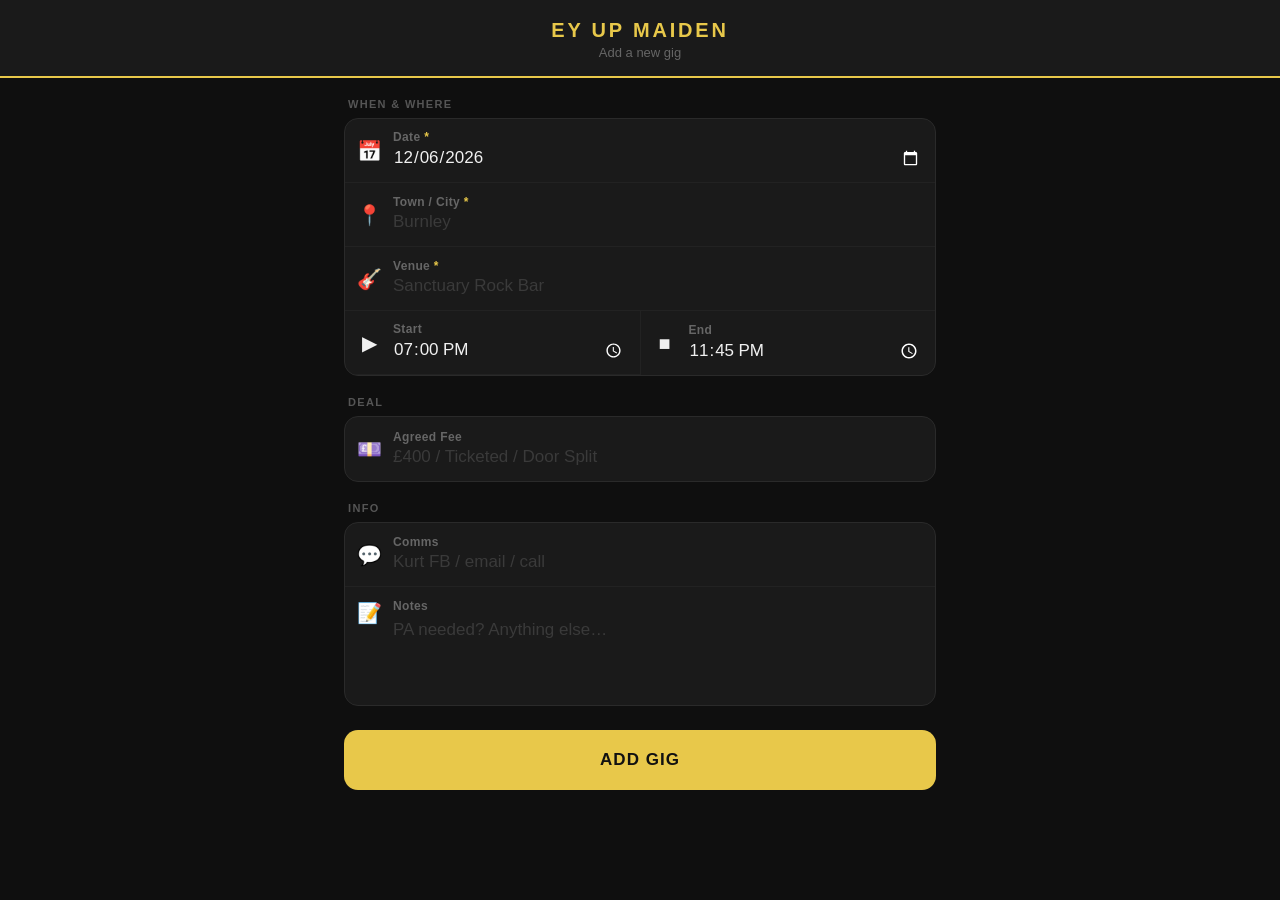
==== add/index.html @ 0bd9b4e1 "Add gig schedule microsite with internal /add submission form. Includes the public 2026 gig list and" ====
<!DOCTYPE html>
<html lang="en">
<head>
  <meta charset="UTF-8">
  <meta name="viewport" content="width=device-width, initial-scale=1">
  <meta name="mobile-web-app-capable" content="yes">
  <meta name="apple-mobile-web-app-capable" content="yes">
  <meta name="apple-mobile-web-app-status-bar-style" content="black-translucent">
  <meta name="apple-mobile-web-app-title" content="Add a Gig">
  <meta name="theme-color" content="#111111">
  <title>Add a Gig – Ey Up Maiden</title>
  <link rel="apple-touch-icon" href="../icon.svg">
  <link rel="stylesheet" href="add.css">
</head>
<body>

  <header class="add-header">
    <h1>Ey Up Maiden</h1>
    <p>Add a new gig</p>
  </header>

  <main>
    <form method="POST"
          action="https://script.google.com/macros/s/AKfycbzBcqnU-Phr7WAkZduhgrelpt-tAVZ_gEEThNW-Maf5th3lJFmOM_vJu3hK1NlpgpRC/exec"
          id="gigForm">

      <section class="section" aria-labelledby="section-when-where">
        <h2 class="section-title" id="section-when-where">When &amp; Where</h2>
        <div class="card">

          <div class="row">
            <div class="row-icon" aria-hidden="true">📅</div>
            <div class="row-body">
              <label class="row-label" for="dateInput">Date <span class="req" aria-hidden="true">*</span></label>
              <input type="date" name="date" id="dateInput" required>
            </div>
          </div>

          <div class="row">
            <div class="row-icon" aria-hidden="true">📍</div>
            <div class="row-body">
              <label class="row-label" for="townInput">Town / City <span class="req" aria-hidden="true">*</span></label>
              <input type="text" name="town" id="townInput" required placeholder="Burnley"
                     autocomplete="address-level2" autocapitalize="words">
            </div>
          </div>

          <div class="row">
            <div class="row-icon" aria-hidden="true">🎸</div>
            <div class="row-body">
              <label class="row-label" for="venueInput">Venue <span class="req" aria-hidden="true">*</span></label>
              <input type="text" name="venue" id="venueInput" required placeholder="Sanctuary Rock Bar"
                     autocomplete="off" autocapitalize="words">
            </div>
          </div>

          <div class="time-pair">
            <div class="row">
              <div class="row-icon" aria-hidden="true">▶</div>
              <div class="row-body">
                <label class="row-label" for="startTimeInput">Start</label>
                <input type="time" name="startTime" id="startTimeInput" value="19:00">
              </div>
            </div>
            <div class="row">
              <div class="row-icon" aria-hidden="true">■</div>
              <div class="row-body">
                <label class="row-label" for="endTimeInput">End</label>
                <input type="time" name="endTime" id="endTimeInput" value="23:45">
              </div>
            </div>
          </div>

        </div>
      </section>

      <section class="section" aria-labelledby="section-deal">
        <h2 class="section-title" id="section-deal">Deal</h2>
        <div class="card">
          <div class="row">
            <div class="row-icon" aria-hidden="true">💷</div>
            <div class="row-body">
              <label class="row-label" for="feeInput">Agreed Fee</label>
              <input type="text" name="fee" id="feeInput" placeholder="£400 / Ticketed / Door Split"
                     autocomplete="off">
            </div>
          </div>
        </div>
      </section>

      <section class="section" aria-labelledby="section-info">
        <h2 class="section-title" id="section-info">Info</h2>
        <div class="card">

          <div class="row">
            <div class="row-icon" aria-hidden="true">💬</div>
            <div class="row-body">
              <label class="row-label" for="commsInput">Comms</label>
              <input type="text" name="comms" id="commsInput" placeholder="Kurt FB / email / call"
                     autocomplete="off">
            </div>
          </div>

          <div class="row row-notes">
            <div class="row-icon" aria-hidden="true">📝</div>
            <div class="row-body">
              <label class="row-label" for="notesInput">Notes</label>
              <textarea name="notes" id="notesInput" placeholder="PA needed? Anything else…"></textarea>
            </div>
          </div>

        </div>
      </section>

      <div class="submit-wrap">
        <button type="submit" id="submitBtn">Add Gig</button>
      </div>

    </form>
  </main>

  <script src="add.js"></script>
</body>
</html>
---- add/add.css ----
*, *::before, *::after { box-sizing: border-box; margin: 0; padding: 0; }
:root { color-scheme: dark; }

html {
  -webkit-text-size-adjust: 100%;
}

body {
  font-family: -apple-system, BlinkMacSystemFont, 'Segoe UI', Roboto, sans-serif;
  background: #0f0f0f;
  color: #f0f0f0;
  min-height: 100vh;
  font-size: 16px;
  -webkit-font-smoothing: antialiased;
}

.add-header {
  background: #1a1a1a;
  border-bottom: 2px solid #e8c84a;
  padding: 20px 20px 16px;
  text-align: center;
  position: sticky;
  top: 0;
  z-index: 10;
}

.add-header h1 {
  font-size: 18px;
  font-weight: 800;
  letter-spacing: 0.14em;
  text-transform: uppercase;
  color: #e8c84a;
  line-height: 1;
}

.add-header p {
  font-size: 13px;
  color: #666;
  margin-top: 5px;
}

.section {
  padding: 20px 16px 0;
  max-width: 640px;
  margin-inline: auto;
}

.section-title {
  font-size: 11px;
  font-weight: 700;
  letter-spacing: 0.12em;
  text-transform: uppercase;
  color: #555;
  margin-bottom: 8px;
  padding-left: 4px;
}

.card {
  background: #1a1a1a;
  border-radius: 14px;
  overflow: hidden;
  border: 1px solid #2a2a2a;
}

.row {
  display: flex;
  align-items: stretch;
  border-bottom: 1px solid #222;
  min-height: 64px;
}

.row:last-child { border-bottom: none; }

.row-icon {
  width: 48px;
  display: flex;
  align-items: center;
  justify-content: center;
  font-size: 20px;
  flex-shrink: 0;
}

.row-body {
  flex: 1;
  min-width: 0;
  padding: 10px 14px 10px 0;
  display: flex;
  flex-direction: column;
  justify-content: center;
}

.row-label {
  font-size: 12px;
  color: #666;
  font-weight: 600;
  letter-spacing: 0.03em;
  margin-bottom: 2px;
}

.req { color: #e8c84a; }

input,
textarea {
  background: transparent;
  border: none;
  color: #f0f0f0;
  font-size: 17px;
  font-family: inherit;
  width: 100%;
  padding: 0;
  display: block;
  -webkit-appearance: none;
  appearance: none;
  line-height: 1.3;
}

input:focus,
textarea:focus {
  outline: none;
}

input::placeholder,
textarea::placeholder { color: #3a3a3a; }

input[type="date"],
input[type="time"] { color: #f0f0f0; }

.time-pair { display: flex; }

.time-pair .row { flex: 1; }

.time-pair .row:first-child { border-right: 1px solid #222; }

textarea {
  resize: none;
  min-height: 80px;
  line-height: 1.5;
  padding-top: 2px;
}

.row-notes {
  min-height: 100px;
  align-items: flex-start;
}

.row-notes .row-icon { padding-top: 14px; }

.row-notes .row-body { padding-top: 12px; }

.submit-wrap {
  padding: 24px 16px 48px;
  max-width: 640px;
  margin-inline: auto;
}

button[type="submit"] {
  background: #e8c84a;
  color: #111;
  border: none;
  border-radius: 14px;
  font-size: 17px;
  font-weight: 800;
  letter-spacing: 0.06em;
  text-transform: uppercase;
  padding: 20px;
  width: 100%;
  min-height: 56px;
  cursor: pointer;
  -webkit-appearance: none;
  appearance: none;
  font-family: inherit;
}

button[type="submit"]:active { opacity: 0.8; }

button[type="submit"]:disabled {
  opacity: 0.5;
  cursor: not-allowed;
}

@media (min-width: 480px) {
  .add-header h1 { font-size: 20px; }

  .section,
  .submit-wrap {
    padding-left: 24px;
    padding-right: 24px;
  }
}
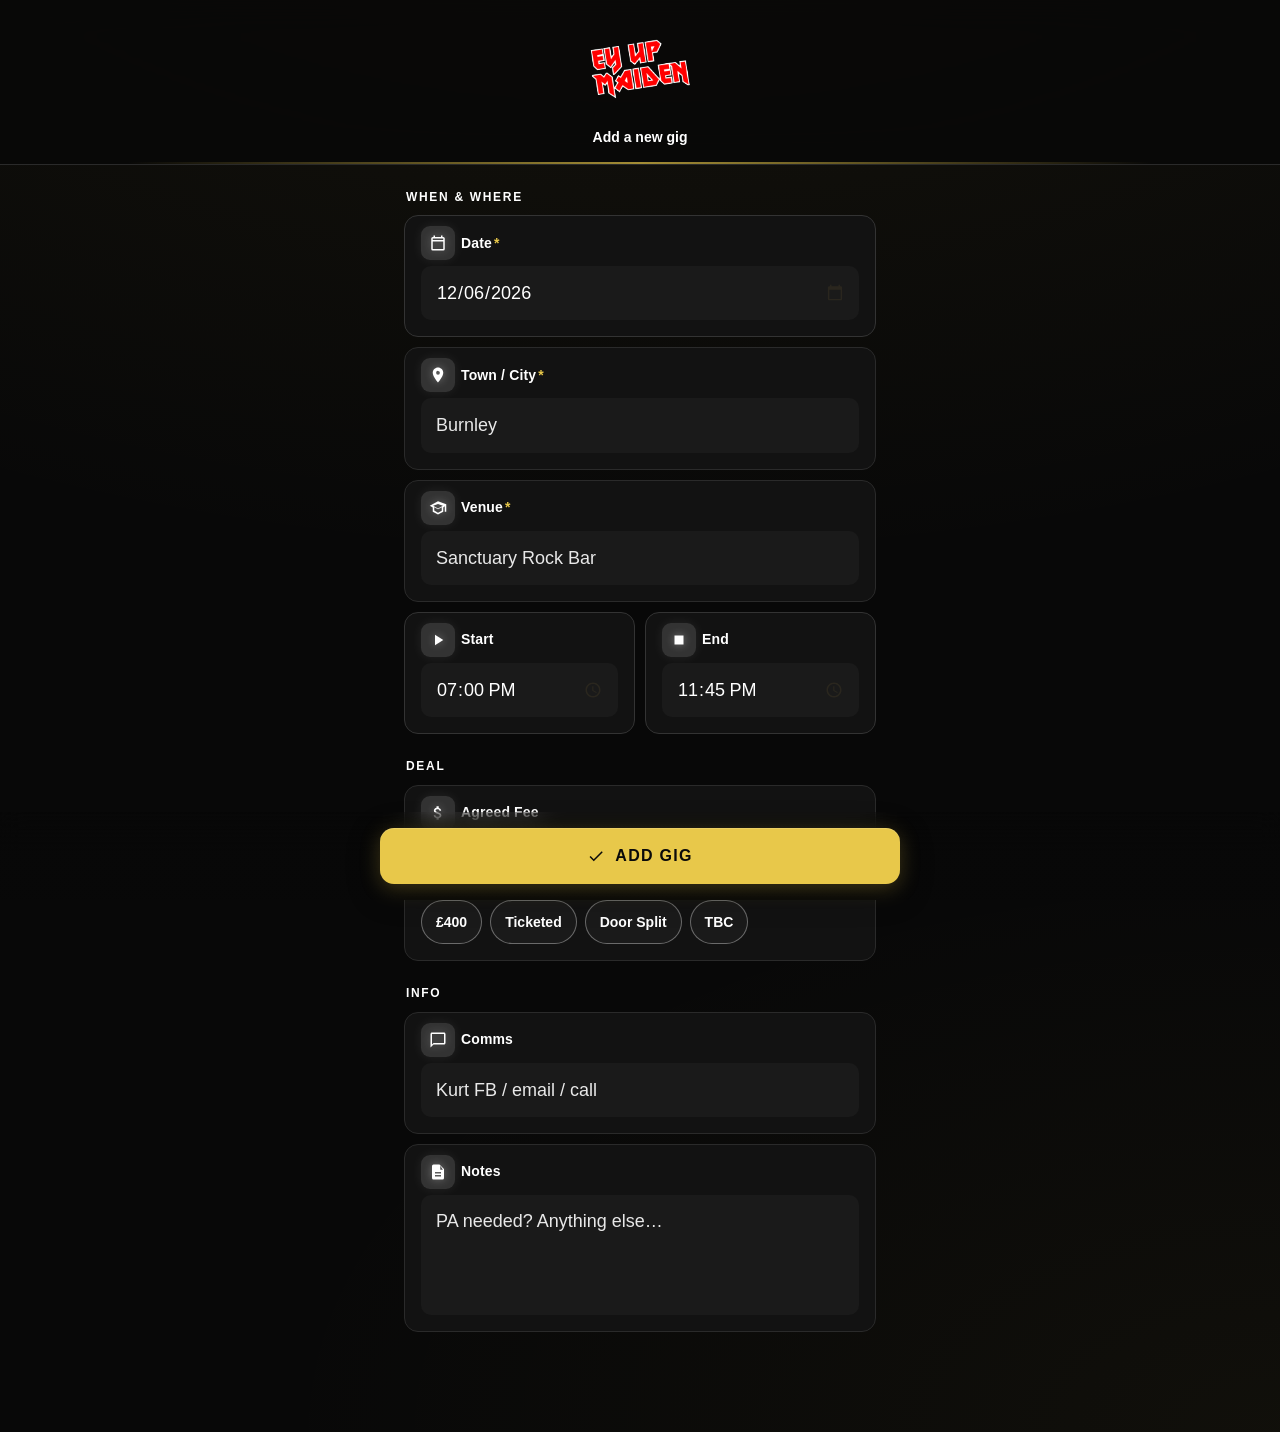
==== commit e1522683: "Polish gig form UX and add logo plus internal nav on the schedule page. Redesigns /add for mobile re" ====
--- a/add/index.html
+++ b/add/index.html
@@ -2,12 +2,12 @@
 <html lang="en">
 <head>
   <meta charset="UTF-8">
-  <meta name="viewport" content="width=device-width, initial-scale=1">
+  <meta name="viewport" content="width=device-width, initial-scale=1, viewport-fit=cover">
   <meta name="mobile-web-app-capable" content="yes">
   <meta name="apple-mobile-web-app-capable" content="yes">
   <meta name="apple-mobile-web-app-status-bar-style" content="black-translucent">
   <meta name="apple-mobile-web-app-title" content="Add a Gig">
-  <meta name="theme-color" content="#111111">
+  <meta name="theme-color" content="#080808">
   <title>Add a Gig – Ey Up Maiden</title>
   <link rel="apple-touch-icon" href="../icon.svg">
   <link rel="stylesheet" href="add.css">
@@ -15,58 +15,81 @@
 <body>
 
   <header class="add-header">
-    <h1>Ey Up Maiden</h1>
-    <p>Add a new gig</p>
+    <h1 class="add-header__brand">
+      <img class="add-header__logo" src="../icon.svg" alt="Ey Up Maiden" width="384" height="384" decoding="async">
+    </h1>
+    <p class="add-header__tagline">Add a new gig</p>
   </header>
 
   <main>
     <form method="POST"
           action="https://script.google.com/macros/s/AKfycbzBcqnU-Phr7WAkZduhgrelpt-tAVZ_gEEThNW-Maf5th3lJFmOM_vJu3hK1NlpgpRC/exec"
-          id="gigForm">
+          id="gigForm"
+          novalidate>
 
-      <section class="section" aria-labelledby="section-when-where">
-        <h2 class="section-title" id="section-when-where">When &amp; Where</h2>
-        <div class="card">
+      <section class="form-section" aria-labelledby="section-when-where">
+        <h2 class="form-section__title" id="section-when-where">When &amp; Where</h2>
+        <div class="form-card">
 
-          <div class="row">
-            <div class="row-icon" aria-hidden="true">📅</div>
-            <div class="row-body">
-              <label class="row-label" for="dateInput">Date <span class="req" aria-hidden="true">*</span></label>
-              <input type="date" name="date" id="dateInput" required>
+          <div class="field">
+            <div class="field__head">
+              <span class="field__icon" aria-hidden="true">
+                <svg viewBox="0 0 24 24" aria-hidden="true"><path d="M19 4h-1V2h-2v2H8V2H6v2H5a2 2 0 0 0-2 2v14a2 2 0 0 0 2 2h14a2 2 0 0 0 2-2V6a2 2 0 0 0-2-2Zm0 16H5V10h14v10Zm0-12H5V6h14v2Z"/></svg>
+              </span>
+              <label class="field__label" for="dateInput">Date<span class="field__req" aria-hidden="true">*</span></label>
+            </div>
+            <div class="field__control">
+              <input type="date" name="date" id="dateInput" required enterkeyhint="next">
             </div>
           </div>
 
-          <div class="row">
-            <div class="row-icon" aria-hidden="true">📍</div>
-            <div class="row-body">
-              <label class="row-label" for="townInput">Town / City <span class="req" aria-hidden="true">*</span></label>
+          <div class="field">
+            <div class="field__head">
+              <span class="field__icon" aria-hidden="true">
+                <svg viewBox="0 0 24 24" aria-hidden="true"><path d="M12 2C8.13 2 5 5.13 5 9c0 5.25 7 13 7 13s7-7.75 7-13c0-3.87-3.13-7-7-7Zm0 9.5a2.5 2.5 0 1 1 0-5 2.5 2.5 0 0 1 0 5Z"/></svg>
+              </span>
+              <label class="field__label" for="townInput">Town / City<span class="field__req" aria-hidden="true">*</span></label>
+            </div>
+            <div class="field__control">
               <input type="text" name="town" id="townInput" required placeholder="Burnley"
-                     autocomplete="address-level2" autocapitalize="words">
+                     autocomplete="address-level2" autocapitalize="words" enterkeyhint="next">
             </div>
           </div>
 
-          <div class="row">
-            <div class="row-icon" aria-hidden="true">🎸</div>
-            <div class="row-body">
-              <label class="row-label" for="venueInput">Venue <span class="req" aria-hidden="true">*</span></label>
+          <div class="field">
+            <div class="field__head">
+              <span class="field__icon" aria-hidden="true">
+                <svg viewBox="0 0 24 24" aria-hidden="true"><path d="M12 3 1 9l4 2.18V17l7 3.82L19 17v-5.82L21 9.5V17h2V7L12 3Zm0 3.5L18.5 9 12 12.5 5.5 9 12 6.5ZM7 15.5V11.1l5 2.72 5-2.72v4.4l-5 2.72-5-2.72Z"/></svg>
+              </span>
+              <label class="field__label" for="venueInput">Venue<span class="field__req" aria-hidden="true">*</span></label>
+            </div>
+            <div class="field__control">
               <input type="text" name="venue" id="venueInput" required placeholder="Sanctuary Rock Bar"
-                     autocomplete="off" autocapitalize="words">
+                     autocomplete="off" autocapitalize="words" enterkeyhint="next">
             </div>
           </div>
 
-          <div class="time-pair">
-            <div class="row">
-              <div class="row-icon" aria-hidden="true">▶</div>
-              <div class="row-body">
-                <label class="row-label" for="startTimeInput">Start</label>
-                <input type="time" name="startTime" id="startTimeInput" value="19:00">
+          <div class="time-grid">
+            <div class="field">
+              <div class="field__head">
+                <span class="field__icon" aria-hidden="true">
+                  <svg viewBox="0 0 24 24" aria-hidden="true"><path d="M8 5v14l11-7L8 5Z"/></svg>
+                </span>
+                <label class="field__label" for="startTimeInput">Start</label>
+              </div>
+              <div class="field__control">
+                <input type="time" name="startTime" id="startTimeInput" value="19:00" enterkeyhint="next">
               </div>
             </div>
-            <div class="row">
-              <div class="row-icon" aria-hidden="true">■</div>
-              <div class="row-body">
-                <label class="row-label" for="endTimeInput">End</label>
-                <input type="time" name="endTime" id="endTimeInput" value="23:45">
+            <div class="field">
+              <div class="field__head">
+                <span class="field__icon" aria-hidden="true">
+                  <svg viewBox="0 0 24 24" aria-hidden="true"><path d="M6 6h12v12H6V6Z"/></svg>
+                </span>
+                <label class="field__label" for="endTimeInput">End</label>
+              </div>
+              <div class="field__control">
+                <input type="time" name="endTime" id="endTimeInput" value="23:45" enterkeyhint="next">
               </div>
             </div>
           </div>
@@ -74,46 +97,69 @@
         </div>
       </section>
 
-      <section class="section" aria-labelledby="section-deal">
-        <h2 class="section-title" id="section-deal">Deal</h2>
-        <div class="card">
-          <div class="row">
-            <div class="row-icon" aria-hidden="true">💷</div>
-            <div class="row-body">
-              <label class="row-label" for="feeInput">Agreed Fee</label>
+      <section class="form-section" aria-labelledby="section-deal">
+        <h2 class="form-section__title" id="section-deal">Deal</h2>
+        <div class="form-card">
+          <div class="field">
+            <div class="field__head">
+              <span class="field__icon" aria-hidden="true">
+                <svg viewBox="0 0 24 24" aria-hidden="true"><path d="M11.8 10.9c-2.27-.59-3-1.2-3-2.15 0-1.09 1.01-1.85 2.7-1.85 1.78 0 2.44.85 2.5 2.1h2.21c-.07-1.72-1.12-3.3-3.21-3.81V3h-3v2.16c-1.94.42-3.5 1.68-3.5 3.61 0 2.31 1.91 3.46 4.7 4.13 2.5.6 3 1.48 3 2.41 0 .69-.49 1.79-2.7 1.79-2.06 0-2.87-.92-2.98-2.1h-2.2c.12 2.19 1.76 3.42 3.68 3.83V21h3v-2.15c1.95-.37 3.5-1.5 3.5-3.55 0-2.84-2.43-3.81-4.7-4.4Z"/></svg>
+              </span>
+              <label class="field__label" for="feeInput">Agreed Fee</label>
+            </div>
+            <div class="field__control">
               <input type="text" name="fee" id="feeInput" placeholder="£400 / Ticketed / Door Split"
-                     autocomplete="off">
+                     autocomplete="off" enterkeyhint="next">
+            </div>
+            <div class="fee-chips" role="group" aria-label="Common fee options">
+              <button type="button" class="fee-chip" data-fee="£400">£400</button>
+              <button type="button" class="fee-chip" data-fee="Ticketed">Ticketed</button>
+              <button type="button" class="fee-chip" data-fee="Door Split">Door Split</button>
+              <button type="button" class="fee-chip" data-fee="TBC">TBC</button>
             </div>
           </div>
         </div>
       </section>
 
-      <section class="section" aria-labelledby="section-info">
-        <h2 class="section-title" id="section-info">Info</h2>
-        <div class="card">
+      <section class="form-section" aria-labelledby="section-info">
+        <h2 class="form-section__title" id="section-info">Info</h2>
+        <div class="form-card">
 
-          <div class="row">
-            <div class="row-icon" aria-hidden="true">💬</div>
-            <div class="row-body">
-              <label class="row-label" for="commsInput">Comms</label>
+          <div class="field">
+            <div class="field__head">
+              <span class="field__icon" aria-hidden="true">
+                <svg viewBox="0 0 24 24" aria-hidden="true"><path d="M20 2H4c-1.1 0-2 .9-2 2v18l4-4h14c1.1 0 2-.9 2-2V4c0-1.1-.9-2-2-2Zm0 14H6l-2 2V4h16v12Z"/></svg>
+              </span>
+              <label class="field__label" for="commsInput">Comms</label>
+            </div>
+            <div class="field__control">
               <input type="text" name="comms" id="commsInput" placeholder="Kurt FB / email / call"
-                     autocomplete="off">
+                     autocomplete="off" enterkeyhint="next">
             </div>
           </div>
 
-          <div class="row row-notes">
-            <div class="row-icon" aria-hidden="true">📝</div>
-            <div class="row-body">
-              <label class="row-label" for="notesInput">Notes</label>
-              <textarea name="notes" id="notesInput" placeholder="PA needed? Anything else…"></textarea>
+          <div class="field field--notes">
+            <div class="field__head">
+              <span class="field__icon" aria-hidden="true">
+                <svg viewBox="0 0 24 24" aria-hidden="true"><path d="M14 2H6a2 2 0 0 0-2 2v16a2 2 0 0 0 2 2h12a2 2 0 0 0 2-2V8l-6-6Zm2 16H8v-2h8v2Zm0-4H8v-2h8v2Zm-1-5V3.5L18.5 9H15Z"/></svg>
+              </span>
+              <label class="field__label" for="notesInput">Notes</label>
+            </div>
+            <div class="field__control">
+              <textarea name="notes" id="notesInput" placeholder="PA needed? Anything else…" enterkeyhint="done"></textarea>
             </div>
           </div>
 
         </div>
       </section>
 
-      <div class="submit-wrap">
-        <button type="submit" id="submitBtn">Add Gig</button>
+      <div class="submit-bar">
+        <div class="submit-bar__inner">
+          <button type="submit" id="submitBtn">
+            <svg class="submit-icon" viewBox="0 0 24 24" aria-hidden="true"><path d="M9 16.17 4.83 12l-1.42 1.41L9 19 21 7l-1.41-1.41L9 16.17Z"/></svg>
+            <span class="submit-text">Add Gig</span>
+          </button>
+        </div>
       </div>
 
     </form>
--- a/add/add.css
+++ b/add/add.css
@@ -1,117 +1,221 @@
 *, *::before, *::after { box-sizing: border-box; margin: 0; padding: 0; }
-:root { color-scheme: dark; }
+
+:root {
+  color-scheme: dark;
+  --bg: #080808;
+  --bg-elevated: #121212;
+  --bg-field: #1a1a1a;
+  --bg-field-focus: #1f1f1f;
+  --border: #2a2a2a;
+  --border-focus: #e8c84a;
+  --text: #ffffff;
+  --text-muted: #ffffff;
+  --text-dim: #ffffff;
+  --text-placeholder: rgba(255, 255, 255, 0.9);
+  --gold: #e8c84a;
+  --gold-dim: rgba(232, 200, 74, 0.14);
+  --gold-glow: rgba(232, 200, 74, 0.22);
+  --radius-sm: 10px;
+  --radius-md: 14px;
+  --radius-lg: 18px;
+  --space-xs: 6px;
+  --space-sm: 10px;
+  --space-md: 16px;
+  --space-lg: 24px;
+  --space-xl: 32px;
+  --touch: 52px;
+  --font: -apple-system, BlinkMacSystemFont, 'Segoe UI', Roboto, sans-serif;
+  --header-h: 152px;
+}
 
 html {
   -webkit-text-size-adjust: 100%;
+  scroll-behavior: smooth;
 }
 
 body {
-  font-family: -apple-system, BlinkMacSystemFont, 'Segoe UI', Roboto, sans-serif;
-  background: #0f0f0f;
-  color: #f0f0f0;
-  min-height: 100vh;
+  font-family: var(--font);
+  background: var(--bg);
+  background-image:
+    radial-gradient(ellipse 120% 60% at 50% -20%, rgba(232, 200, 74, 0.07), transparent),
+    radial-gradient(ellipse 80% 40% at 100% 100%, rgba(232, 200, 74, 0.04), transparent);
+  color: var(--text);
+  min-height: 100dvh;
   font-size: 16px;
+  line-height: 1.4;
   -webkit-font-smoothing: antialiased;
-}
-
+  -moz-osx-font-smoothing: grayscale;
+}
+
+/* ── Header ── */
 .add-header {
-  background: #1a1a1a;
-  border-bottom: 2px solid #e8c84a;
-  padding: 20px 20px 16px;
-  text-align: center;
   position: sticky;
   top: 0;
-  z-index: 10;
-}
-
-.add-header h1 {
-  font-size: 18px;
+  z-index: 20;
+  display: flex;
+  flex-direction: column;
+  align-items: center;
+  justify-content: center;
+  min-height: var(--header-h);
+  padding: calc(16px + env(safe-area-inset-top, 0px)) var(--space-md) 16px;
+  background: rgba(8, 8, 8, 0.82);
+  backdrop-filter: blur(16px) saturate(1.4);
+  -webkit-backdrop-filter: blur(16px) saturate(1.4);
+  border-bottom: 1px solid var(--border);
+}
+
+.add-header::after {
+  content: '';
+  position: absolute;
+  bottom: 0;
+  left: 10%;
+  right: 10%;
+  height: 2px;
+  background: linear-gradient(90deg, transparent, var(--gold), transparent);
+  opacity: 0.7;
+}
+
+.add-header__brand {
+  line-height: 0;
+}
+
+.add-header__logo {
+  display: block;
+  height: 88px;
+  width: auto;
+  max-width: min(340px, 92vw);
+  object-fit: contain;
+}
+
+.add-header__tagline {
+  font-size: 14px;
+  color: var(--text);
+  margin-top: 8px;
+  font-weight: 600;
+}
+
+/* ── Form layout ── */
+main {
+  max-width: 480px;
+  margin-inline: auto;
+  padding-bottom: calc(100px + env(safe-area-inset-bottom, 0px));
+}
+
+.form-section {
+  padding: var(--space-lg) var(--space-md) 0;
+}
+
+.form-section__title {
+  font-size: 12px;
   font-weight: 800;
   letter-spacing: 0.14em;
   text-transform: uppercase;
-  color: #e8c84a;
-  line-height: 1;
-}
-
-.add-header p {
-  font-size: 13px;
-  color: #666;
-  margin-top: 5px;
-}
-
-.section {
-  padding: 20px 16px 0;
-  max-width: 640px;
-  margin-inline: auto;
-}
-
-.section-title {
-  font-size: 11px;
-  font-weight: 700;
-  letter-spacing: 0.12em;
-  text-transform: uppercase;
-  color: #555;
-  margin-bottom: 8px;
-  padding-left: 4px;
-}
-
-.card {
-  background: #1a1a1a;
-  border-radius: 14px;
-  overflow: hidden;
-  border: 1px solid #2a2a2a;
-}
-
-.row {
-  display: flex;
-  align-items: stretch;
-  border-bottom: 1px solid #222;
-  min-height: 64px;
-}
-
-.row:last-child { border-bottom: none; }
-
-.row-icon {
-  width: 48px;
+  color: var(--text);
+  margin-bottom: var(--space-sm);
+  padding-left: 2px;
+}
+
+.form-card {
+  display: flex;
+  flex-direction: column;
+  gap: var(--space-sm);
+}
+
+/* ── Field blocks ── */
+.field {
+  background: var(--bg-elevated);
+  border: 1px solid var(--border);
+  border-radius: var(--radius-md);
+  padding: var(--space-sm) var(--space-md) var(--space-md);
+  transition: border-color 0.2s ease, box-shadow 0.2s ease, background 0.2s ease;
+}
+
+.field:focus-within {
+  border-color: var(--border-focus);
+  background: var(--bg-field-focus);
+  box-shadow: 0 0 0 3px var(--gold-dim), 0 8px 24px rgba(0, 0, 0, 0.35);
+}
+
+.field.is-filled:not(:focus-within) {
+  border-color: #333;
+}
+
+.field__head {
+  display: flex;
+  align-items: center;
+  gap: var(--space-xs);
+  margin-bottom: var(--space-xs);
+}
+
+.field__icon {
   display: flex;
   align-items: center;
   justify-content: center;
-  font-size: 20px;
+  width: 34px;
+  height: 34px;
+  border-radius: 9px;
+  background: rgba(255, 255, 255, 0.14);
+  color: #ffffff;
   flex-shrink: 0;
-}
-
-.row-body {
+  box-shadow: 0 0 12px rgba(255, 255, 255, 0.08);
+}
+
+.field__icon svg {
+  width: 18px;
+  height: 18px;
+  fill: currentColor;
+  filter: drop-shadow(0 0 4px rgba(255, 255, 255, 0.35));
+}
+
+.field:focus-within .field__icon {
+  background: rgba(232, 200, 74, 0.35);
+  color: #fff8dc;
+  box-shadow: 0 0 14px rgba(232, 200, 74, 0.25);
+}
+
+.field__label {
+  font-size: 14px;
+  font-weight: 700;
+  color: var(--text);
+  letter-spacing: 0.01em;
   flex: 1;
-  min-width: 0;
-  padding: 10px 14px 10px 0;
-  display: flex;
-  flex-direction: column;
-  justify-content: center;
-}
-
-.row-label {
-  font-size: 12px;
-  color: #666;
-  font-weight: 600;
-  letter-spacing: 0.03em;
-  margin-bottom: 2px;
-}
-
-.req { color: #e8c84a; }
+}
+
+.field__req {
+  color: var(--gold);
+  margin-left: 2px;
+}
+
+.field__control {
+  position: relative;
+  min-height: var(--touch);
+  display: flex;
+  align-items: center;
+  background: var(--bg-field);
+  border: 1px solid transparent;
+  border-radius: var(--radius-sm);
+  padding: 0 14px;
+  transition: background 0.15s ease;
+}
+
+.field:focus-within .field__control {
+  background: #222;
+}
 
 input,
 textarea {
   background: transparent;
   border: none;
-  color: #f0f0f0;
-  font-size: 17px;
+  color: var(--text);
+  font-size: 18px;
+  font-weight: 500;
   font-family: inherit;
   width: 100%;
-  padding: 0;
+  padding: 14px 0;
   display: block;
   -webkit-appearance: none;
   appearance: none;
-  line-height: 1.3;
+  line-height: 1.35;
 }
 
 input:focus,
@@ -120,70 +224,191 @@
 }
 
 input::placeholder,
-textarea::placeholder { color: #3a3a3a; }
+textarea::placeholder {
+  color: var(--text-placeholder);
+  opacity: 1;
+}
 
 input[type="date"],
-input[type="time"] { color: #f0f0f0; }
-
-.time-pair { display: flex; }
-
-.time-pair .row { flex: 1; }
-
-.time-pair .row:first-child { border-right: 1px solid #222; }
+input[type="time"] {
+  color: var(--text);
+  min-height: var(--touch);
+  padding: 0;
+}
+
+input[type="date"]::-webkit-calendar-picker-indicator,
+input[type="time"]::-webkit-calendar-picker-indicator {
+  filter: invert(0.85) sepia(0.3) saturate(3) hue-rotate(5deg);
+  opacity: 0.85;
+  cursor: pointer;
+  padding: 8px;
+  margin: -8px -8px -8px 0;
+}
 
 textarea {
   resize: none;
-  min-height: 80px;
-  line-height: 1.5;
-  padding-top: 2px;
-}
-
-.row-notes {
-  min-height: 100px;
+  min-height: 96px;
+  line-height: 1.55;
+  padding: 12px 0;
+  field-sizing: content;
+}
+
+.field--notes .field__control {
   align-items: flex-start;
-}
-
-.row-notes .row-icon { padding-top: 14px; }
-
-.row-notes .row-body { padding-top: 12px; }
-
-.submit-wrap {
-  padding: 24px 16px 48px;
-  max-width: 640px;
+  min-height: 120px;
+}
+
+/* ── Time row ── */
+.time-grid {
+  display: grid;
+  grid-template-columns: 1fr 1fr;
+  gap: var(--space-sm);
+}
+
+.time-grid .field {
+  margin: 0;
+}
+
+@media (max-width: 380px) {
+  .time-grid {
+    grid-template-columns: 1fr;
+  }
+}
+
+/* ── Fee chips ── */
+.fee-chips {
+  display: flex;
+  flex-wrap: wrap;
+  gap: 8px;
+  margin-top: var(--space-sm);
+}
+
+.fee-chip {
+  appearance: none;
+  -webkit-appearance: none;
+  border: 1px solid rgba(255, 255, 255, 0.35);
+  background: var(--bg-field);
+  color: var(--text);
+  font-family: inherit;
+  font-size: 14px;
+  font-weight: 700;
+  padding: 10px 14px;
+  min-height: 44px;
+  border-radius: 999px;
+  cursor: pointer;
+  transition: border-color 0.15s, background 0.15s, color 0.15s, transform 0.1s;
+  touch-action: manipulation;
+}
+
+.fee-chip:active {
+  transform: scale(0.96);
+}
+
+.fee-chip.is-active {
+  border-color: var(--gold);
+  background: var(--gold-dim);
+  color: var(--gold);
+}
+
+/* ── Sticky submit bar ── */
+.submit-bar {
+  position: fixed;
+  bottom: 0;
+  left: 0;
+  right: 0;
+  z-index: 30;
+  padding: var(--space-md) var(--space-md) calc(var(--space-md) + env(safe-area-inset-bottom, 0px));
+  background: linear-gradient(to top, rgba(8, 8, 8, 0.98) 55%, rgba(8, 8, 8, 0));
+  backdrop-filter: blur(12px);
+  -webkit-backdrop-filter: blur(12px);
+}
+
+.submit-bar__inner {
+  max-width: 480px;
   margin-inline: auto;
 }
 
 button[type="submit"] {
-  background: #e8c84a;
-  color: #111;
-  border: none;
-  border-radius: 14px;
-  font-size: 17px;
-  font-weight: 800;
-  letter-spacing: 0.06em;
-  text-transform: uppercase;
-  padding: 20px;
+  display: flex;
+  align-items: center;
+  justify-content: center;
+  gap: 10px;
   width: 100%;
   min-height: 56px;
+  padding: 16px 24px;
+  background: var(--gold);
+  color: #0a0a0a;
+  border: none;
+  border-radius: var(--radius-md);
+  font-family: inherit;
+  font-size: 16px;
+  font-weight: 800;
+  letter-spacing: 0.08em;
+  text-transform: uppercase;
   cursor: pointer;
-  -webkit-appearance: none;
-  appearance: none;
-  font-family: inherit;
-}
-
-button[type="submit"]:active { opacity: 0.8; }
+  touch-action: manipulation;
+  box-shadow:
+    0 1px 0 rgba(255, 255, 255, 0.15) inset,
+    0 4px 20px rgba(232, 200, 74, 0.25),
+    0 8px 32px rgba(0, 0, 0, 0.4);
+  transition: transform 0.12s ease, box-shadow 0.12s ease, opacity 0.12s ease;
+}
+
+button[type="submit"]:active:not(:disabled) {
+  transform: scale(0.985);
+  box-shadow:
+    0 1px 0 rgba(255, 255, 255, 0.1) inset,
+    0 2px 12px rgba(232, 200, 74, 0.2);
+}
 
 button[type="submit"]:disabled {
-  opacity: 0.5;
+  opacity: 0.55;
   cursor: not-allowed;
-}
-
-@media (min-width: 480px) {
-  .add-header h1 { font-size: 20px; }
-
-  .section,
-  .submit-wrap {
-    padding-left: 24px;
-    padding-right: 24px;
+  transform: none;
+}
+
+button[type="submit"] .submit-icon {
+  width: 18px;
+  height: 18px;
+  fill: currentColor;
+  flex-shrink: 0;
+}
+
+/* ── Validation on submit attempt ── */
+#gigForm.was-validated .field:has(:invalid) {
+  border-color: #c44;
+  box-shadow: 0 0 0 3px rgba(204, 68, 68, 0.12);
+}
+
+#gigForm.was-validated .field:has(:invalid) .field__label {
+  color: #ffb4b4;
+}
+
+/* ── Wider screens ── */
+@media (min-width: 400px) {
+  .add-header__logo { height: 104px; max-width: 400px; }
+
+  .form-section {
+    padding-left: var(--space-lg);
+    padding-right: var(--space-lg);
   }
-}
+
+  .submit-bar {
+    padding-left: var(--space-lg);
+    padding-right: var(--space-lg);
+  }
+}
+
+@media (min-width: 520px) {
+  main { max-width: 520px; }
+  .submit-bar__inner { max-width: 520px; }
+}
+
+/* ── Reduced motion ── */
+@media (prefers-reduced-motion: reduce) {
+  html { scroll-behavior: auto; }
+  *, *::before, *::after {
+    animation-duration: 0.01ms !important;
+    transition-duration: 0.01ms !important;
+  }
+}
